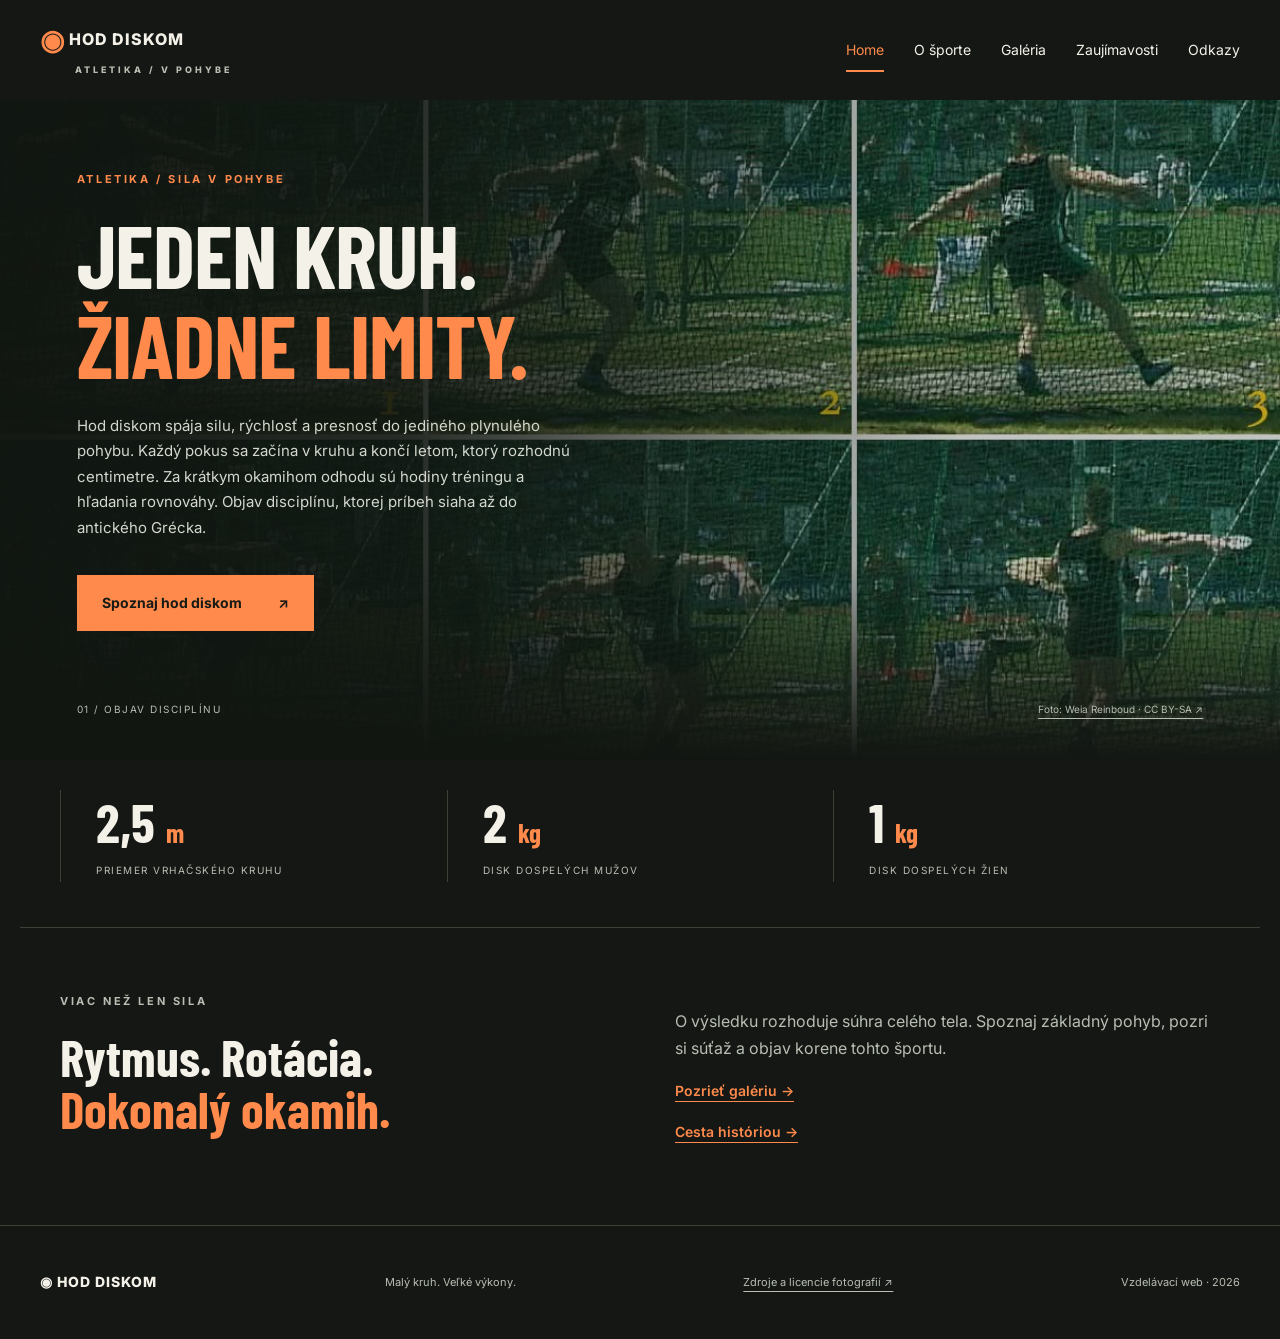
==== index.html @ 8a0f8619 "Add files via upload" ====
<!doctype html><html lang="sk"><head><meta charset="utf-8"><meta name="viewport" content="width=device-width,initial-scale=1"><meta name="description" content="Hod diskom: technika, história a fotografia jednej z najstarších atletických disciplín."><meta name="theme-color" content="#141714"><title>Home | HOD DISKOM</title><link rel="icon" href="assets/icon.svg" type="image/svg+xml"><link rel="stylesheet" href="styles.css"><script src="app.js" defer></script></head><body><a class="skip" href="#obsah">Preskočiť na obsah</a><header><a class="brand" href="index.html"><span class="mark">◉</span> HOD DISKOM<span class="brand-small">ATLETIKA / V POHYBE</span></a><button class="menu-toggle" aria-controls="menu" aria-expanded="false">Menu ☰</button><nav id="menu" aria-label="Hlavná navigácia"><a href="index.html" aria-current="page">Home</a><a href="o-sporte.html" >O športe</a><a href="galeria.html" >Galéria</a><a href="historia.html" >Zaujímavosti</a><a href="odkazy.html" >Odkazy</a></nav></header><main id="obsah"><section class="hero"><div class="hero-image"><img class="" src="assets/foto-1.jpg" alt="Rutger Smith počas hodu diskom" loading="lazy" width="1210" height="755"></div><div class="hero-copy"><p class="eyebrow">ATLETIKA / SILA V POHYBE</p><h1>JEDEN KRUH.<br><em>ŽIADNE LIMITY.</em></h1><p>Hod diskom spája silu, rýchlosť a presnosť do jediného plynulého pohybu. Každý pokus sa začína v kruhu a končí letom, ktorý rozhodnú centimetre. Za krátkym okamihom odhodu sú hodiny tréningu a hľadania rovnováhy. Objav disciplínu, ktorej príbeh siaha až do antického Grécka.</p><a class="button" href="o-sporte.html">Spoznaj hod diskom <span>↗</span></a></div><div class="hero-bottom"><span>01 / OBJAV DISCIPLÍNU</span><a href="odkazy.html#zdroje">Foto: Weia Reinboud · CC BY-SA ↗</a></div></section><section class="stats wrap" aria-label="Disciplína v číslach"><div><strong>2,5 <small>m</small></strong><span>PRIEMER VRHAČSKÉHO KRUHU</span></div><div><strong>2 <small>kg</small></strong><span>DISK DOSPELÝCH MUŽOV</span></div><div><strong>1 <small>kg</small></strong><span>DISK DOSPELÝCH ŽIEN</span></div></section><section class="wrap explore"><div><p class="eyebrow">VIAC NEŽ LEN SILA</p><h2>Rytmus. Rotácia.<br><em>Dokonalý okamih.</em></h2></div><div><p>O výsledku rozhoduje súhra celého tela. Spoznaj základný pohyb, pozri si súťaž a objav korene tohto športu.</p><a class="text-link" href="galeria.html">Pozrieť galériu →</a><a class="text-link" href="historia.html">Cesta históriou →</a></div></section></main><footer><a class="brand" href="index.html">◉ HOD DISKOM</a><p>Malý kruh. Veľké výkony.</p><a href="odkazy.html#zdroje">Zdroje a licencie fotografií ↗</a><span>Vzdelávací web · 2026</span></footer><dialog id="lightbox"><button class="close" aria-label="Zavrieť fotografiu">×</button><img alt=""><p></p></dialog></body></html>
---- styles.css ----
@import url('https://fonts.googleapis.com/css2?family=Barlow+Condensed:wght@600;700;800&family=Inter:wght@400;500;600;700&display=swap');
:root{--bg:#141714;--panel:#20251f;--ink:#f4f1e8;--muted:#b8beb2;--orange:#ff8a4c;--line:#394034}*{box-sizing:border-box}body{margin:0;background:var(--bg);color:var(--ink);font-family:Inter,'Segoe UI',sans-serif;line-height:1.7}a{color:inherit;text-underline-offset:5px}button{font:inherit;cursor:pointer}a,button{-webkit-tap-highlight-color:transparent}a:focus-visible,button:focus-visible{outline:3px solid var(--orange);outline-offset:5px}.wrap{max-width:1240px;margin:auto;padding:64px 40px}header{max-width:1440px;margin:auto;min-height:100px;display:flex;align-items:center;justify-content:space-between;padding:20px 40px;gap:24px}.brand{text-decoration:none;font-weight:800;letter-spacing:1px;line-height:1.2}.mark{color:var(--orange);font-size:28px;vertical-align:middle}.brand-small{display:block;font-size:9px;letter-spacing:3px;margin:7px 0 0 35px;color:var(--muted)}nav{display:flex;gap:30px}nav a{text-decoration:none;font-size:14px;position:relative;padding:10px 0}nav a[aria-current]{color:var(--orange)}nav a[aria-current]:after{content:'';height:2px;background:var(--orange);position:absolute;bottom:0;left:0;right:0}.menu-toggle{display:none}.hero{position:relative;min-height:660px;max-width:1440px;margin:auto;isolation:isolate;overflow:hidden}.hero-image{position:absolute;inset:0;z-index:-2}.hero-image img{width:100%;height:100%;object-fit:cover;object-position:75% 45%}.hero:before{content:'';position:absolute;inset:0;background:linear-gradient(90deg,rgba(16,21,16,.98) 2%,rgba(16,21,16,.9) 32%,rgba(16,21,16,.25) 75%),linear-gradient(0deg,#141714,transparent 30%);z-index:-1}.hero-copy{padding:70px 6%;max-width:800px}.eyebrow{color:var(--orange);font-size:11px;font-weight:700;letter-spacing:2.6px;margin:0 0 20px}h1,h2,h3{font-family:'Barlow Condensed','Arial Narrow',Impact,sans-serif;line-height:1.02;margin:0 0 24px;font-weight:700}h1{font-size:clamp(56px,6.9vw,100px);letter-spacing:-1px}em{font-style:normal;color:var(--orange)}h2{font-size:clamp(34px,4vw,52px)}h3{font-size:30px}.hero-copy>p:not(.eyebrow){max-width:505px;color:#d3d7cd;font-size:15px}.button{display:inline-flex;gap:36px;justify-content:space-between;align-items:center;text-decoration:none;background:var(--orange);color:#171a14;padding:15px 24px;font-size:14px;font-weight:700;margin-top:20px;border:1px solid var(--orange)}.button:hover{background:#ffab7d}.hero-bottom{padding:0 6% 26px;display:flex;justify-content:space-between;gap:20px;font-size:10px;letter-spacing:1.5px;color:var(--muted)}.hero-bottom a{letter-spacing:0}.stats{display:grid;grid-template-columns:repeat(3,1fr);padding-top:30px;padding-bottom:45px;border-bottom:1px solid var(--line)}.stats div{padding-left:35px;border-left:1px solid var(--line)}.stats strong{display:block;font-family:'Barlow Condensed',Impact,sans-serif;font-size:54px;line-height:1.2}.stats small{font-size:27px;color:var(--orange)}.stats span{font-size:10px;letter-spacing:1.5px;color:var(--muted)}.explore,.split{display:grid;grid-template-columns:1fr 1fr;gap:70px}.explore p,.split p,.lead{color:var(--muted)}.text-link{display:block;width:fit-content;margin:17px 0;color:var(--orange);font-weight:600;font-size:14px}.page-head{padding-top:60px;padding-bottom:45px;border-bottom:1px solid var(--line)}.page-head h1{font-size:clamp(56px,6vw,84px)}.lead{max-width:650px;font-size:18px}figure{margin:0}img{max-width:100%;height:auto;display:block}.split img{width:100%;height:370px;object-fit:cover}figcaption{font-size:12px;color:var(--muted);padding:12px 0;line-height:1.5}strong{color:var(--ink)}.steps{display:grid;grid-template-columns:repeat(3,1fr);border-top:1px solid var(--line)}.steps article{padding:30px 35px 20px 0}.steps article>span{color:var(--orange);font-size:12px}.steps h3{margin:20px 0 12px}.steps p{font-size:14px;color:var(--muted)}.section-title{display:flex;justify-content:space-between;gap:20px;align-items:center;margin-bottom:28px}.section-title h2{margin-bottom:12px}.section-title p{color:var(--muted);margin:0}.section-title>span{font-size:10px;letter-spacing:1px;color:var(--orange)}.video{aspect-ratio:16/9;background:linear-gradient(120deg,#2b3526,#10150f);display:grid;place-items:center;border:1px solid var(--line)}.video-load{border:0;background:none;color:var(--ink);display:grid;gap:18px;justify-items:center;padding:20px}.play{width:70px;height:70px;border-radius:50%;display:grid;place-items:center;background:var(--orange);color:var(--bg);font-size:23px}.video-load small{color:var(--muted)}iframe{width:100%;height:100%;border:0}.muted{color:var(--muted);font-size:12px}.gallery{display:grid;grid-template-columns:1fr 1fr;gap:30px}.gallery img{width:100%;height:320px;object-fit:cover}.zoom{width:100%;display:block;position:relative;padding:0;border:0;background:var(--panel);overflow:hidden}.zoom img{transition:transform .25s}.zoom:hover img{transform:scale(1.025)}.zoom>span{position:absolute;right:15px;bottom:15px;background:var(--orange);color:var(--bg);width:35px;height:35px;display:grid;place-items:center}.gallery figcaption{display:flex;gap:20px}.gallery figcaption>span{color:var(--orange)}.personal{background:var(--panel);margin-bottom:60px}.personal>p{max-width:760px}.personal img{height:auto}.history figure img{height:650px}.timeline article{border-bottom:1px solid var(--line);padding:0 0 25px;margin-bottom:30px}.timeline article>span{font-size:14px;color:var(--orange)}.timeline h2{font-size:34px;margin:12px 0}.source-note{padding-top:0;color:var(--muted);font-size:13px}.links-list article{padding:35px 0;border-bottom:1px solid var(--line)}.links-list article>span{color:var(--orange);font-size:11px;letter-spacing:2px}.links-list h2{margin:15px 0}.links-list p{color:var(--muted)}.credits{background:var(--panel);margin-bottom:70px;overflow-wrap:anywhere}.credits ol{padding-left:22px}.credits li{padding:15px 0;border-bottom:1px solid var(--line);font-size:14px}.credits li p{margin:7px 0}.credits>p{color:var(--muted);font-size:14px}.credits h3{margin-top:35px}footer{padding:36px 40px;border-top:1px solid var(--line);display:flex;gap:30px;align-items:center;justify-content:space-between;flex-wrap:wrap;font-size:11px;color:var(--muted)}footer .brand{color:var(--ink);font-size:14px}.skip{position:fixed;top:-100px;left:20px;background:var(--orange);color:var(--bg);padding:10px;z-index:10}.skip:focus{top:10px}dialog{border:1px solid var(--line);background:var(--bg);color:var(--ink);max-width:95vw;max-height:95vh;padding:40px 20px 10px}dialog::backdrop{background:#000d}dialog img{max-height:75vh;width:auto;object-fit:contain;margin:auto}dialog p{text-align:center}.close{position:absolute;right:8px;top:0;color:var(--ink);background:none;border:0;font-size:32px}
@media(max-width:760px){header{padding:18px 22px;flex-wrap:wrap;min-height:80px}.menu-toggle{display:block;background:none;border:1px solid var(--line);color:var(--ink);padding:7px 12px;font-size:13px}nav{width:100%;gap:18px;flex-wrap:wrap}html.js nav{display:none}html.js nav.open{display:flex}.hero{min-height:720px}.hero-copy{padding:65px 24px 40px}.hero-copy h1{font-size:65px}.hero:before{background:linear-gradient(90deg,#141714ed,#14171480),linear-gradient(0deg,#141714,transparent)}.hero-image img{object-position:63% center}.hero-bottom{padding:15px 24px;flex-direction:column}.wrap{padding:45px 24px}.stats{gap:15px;padding-top:25px;padding-bottom:30px}.stats div{padding-left:10px}.stats strong{font-size:39px}.stats span{font-size:8px;letter-spacing:.7px}.split,.explore{grid-template-columns:1fr;gap:30px}.steps{grid-template-columns:1fr}.steps article{border-bottom:1px solid var(--line);padding:25px 0}.gallery{grid-template-columns:1fr;gap:25px}.gallery img{height:auto;max-height:450px;object-fit:cover}.section-title{display:block}.section-title>span{display:block;margin-top:15px}.history figure img{height:400px}.page-head h1{font-size:58px}.credits{margin:0 12px 40px}.personal{margin:0 12px 40px}footer{padding:30px 24px;gap:15px}footer>*{width:100%;margin:0}.lead{font-size:16px}}
@media(prefers-reduced-motion:reduce){*{transition:none!important;scroll-behavior:auto!important}}
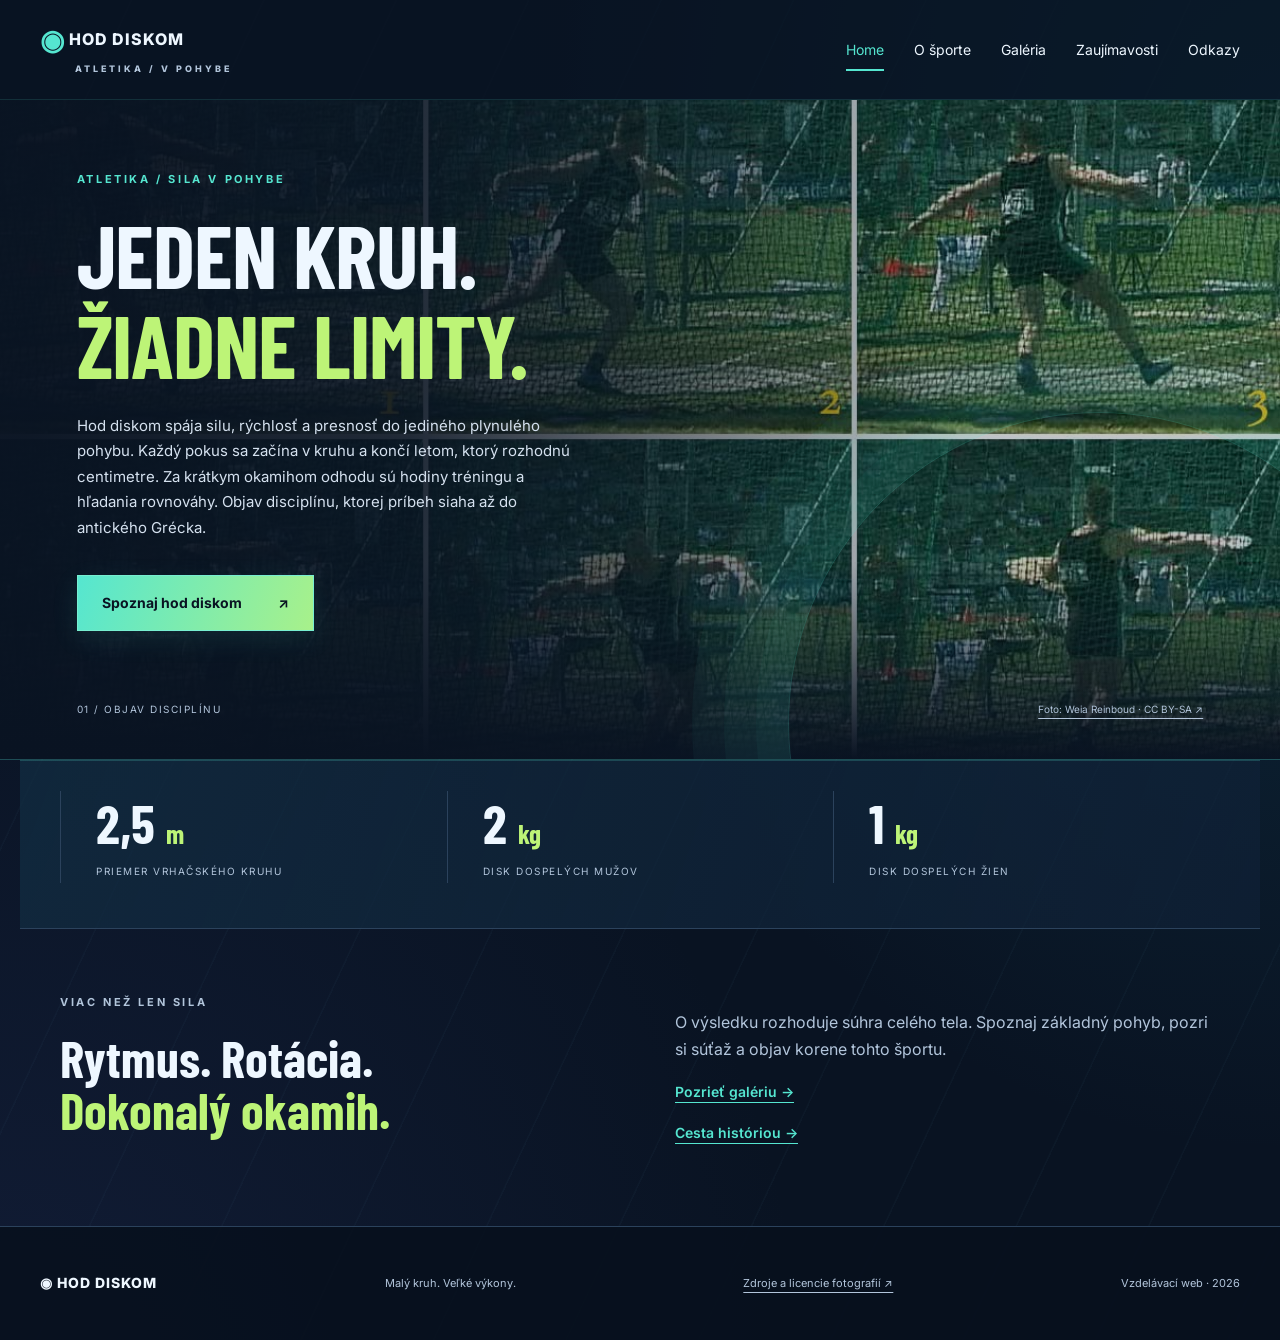
==== commit df77968e: "Add files via upload" ====
--- a/index.html
+++ b/index.html
@@ -1 +1 @@
-<!doctype html><html lang="sk"><head><meta charset="utf-8"><meta name="viewport" content="width=device-width,initial-scale=1"><meta name="description" content="Hod diskom: technika, história a fotografia jednej z najstarších atletických disciplín."><meta name="theme-color" content="#141714"><title>Home | HOD DISKOM</title><link rel="icon" href="assets/icon.svg" type="image/svg+xml"><link rel="stylesheet" href="styles.css"><script src="app.js" defer></script></head><body><a class="skip" href="#obsah">Preskočiť na obsah</a><header><a class="brand" href="index.html"><span class="mark">◉</span> HOD DISKOM<span class="brand-small">ATLETIKA / V POHYBE</span></a><button class="menu-toggle" aria-controls="menu" aria-expanded="false">Menu ☰</button><nav id="menu" aria-label="Hlavná navigácia"><a href="index.html" aria-current="page">Home</a><a href="o-sporte.html" >O športe</a><a href="galeria.html" >Galéria</a><a href="historia.html" >Zaujímavosti</a><a href="odkazy.html" >Odkazy</a></nav></header><main id="obsah"><section class="hero"><div class="hero-image"><img class="" src="assets/foto-1.jpg" alt="Rutger Smith počas hodu diskom" loading="lazy" width="1210" height="755"></div><div class="hero-copy"><p class="eyebrow">ATLETIKA / SILA V POHYBE</p><h1>JEDEN KRUH.<br><em>ŽIADNE LIMITY.</em></h1><p>Hod diskom spája silu, rýchlosť a presnosť do jediného plynulého pohybu. Každý pokus sa začína v kruhu a končí letom, ktorý rozhodnú centimetre. Za krátkym okamihom odhodu sú hodiny tréningu a hľadania rovnováhy. Objav disciplínu, ktorej príbeh siaha až do antického Grécka.</p><a class="button" href="o-sporte.html">Spoznaj hod diskom <span>↗</span></a></div><div class="hero-bottom"><span>01 / OBJAV DISCIPLÍNU</span><a href="odkazy.html#zdroje">Foto: Weia Reinboud · CC BY-SA ↗</a></div></section><section class="stats wrap" aria-label="Disciplína v číslach"><div><strong>2,5 <small>m</small></strong><span>PRIEMER VRHAČSKÉHO KRUHU</span></div><div><strong>2 <small>kg</small></strong><span>DISK DOSPELÝCH MUŽOV</span></div><div><strong>1 <small>kg</small></strong><span>DISK DOSPELÝCH ŽIEN</span></div></section><section class="wrap explore"><div><p class="eyebrow">VIAC NEŽ LEN SILA</p><h2>Rytmus. Rotácia.<br><em>Dokonalý okamih.</em></h2></div><div><p>O výsledku rozhoduje súhra celého tela. Spoznaj základný pohyb, pozri si súťaž a objav korene tohto športu.</p><a class="text-link" href="galeria.html">Pozrieť galériu →</a><a class="text-link" href="historia.html">Cesta históriou →</a></div></section></main><footer><a class="brand" href="index.html">◉ HOD DISKOM</a><p>Malý kruh. Veľké výkony.</p><a href="odkazy.html#zdroje">Zdroje a licencie fotografií ↗</a><span>Vzdelávací web · 2026</span></footer><dialog id="lightbox"><button class="close" aria-label="Zavrieť fotografiu">×</button><img alt=""><p></p></dialog></body></html>
+<!doctype html><html lang="sk"><head><meta charset="utf-8"><meta name="viewport" content="width=device-width,initial-scale=1"><meta name="description" content="Hod diskom: technika, história a fotografia jednej z najstarších atletických disciplín."><meta name="theme-color" content="#091322"><title>Home | HOD DISKOM</title><link rel="icon" href="assets/icon.svg" type="image/svg+xml"><link rel="stylesheet" href="styles.css"><script src="app.js" defer></script></head><body><a class="skip" href="#obsah">Preskočiť na obsah</a><header><a class="brand" href="index.html"><span class="mark">◉</span> HOD DISKOM<span class="brand-small">ATLETIKA / V POHYBE</span></a><button class="menu-toggle" aria-controls="menu" aria-expanded="false">Menu ☰</button><nav id="menu" aria-label="Hlavná navigácia"><a href="index.html" aria-current="page">Home</a><a href="o-sporte.html" >O športe</a><a href="galeria.html" >Galéria</a><a href="historia.html" >Zaujímavosti</a><a href="odkazy.html" >Odkazy</a></nav></header><main id="obsah"><section class="hero"><div class="hero-image"><img class="" src="assets/foto-1.jpg" alt="Rutger Smith počas hodu diskom" loading="lazy" width="1210" height="755"></div><div class="hero-copy"><p class="eyebrow">ATLETIKA / SILA V POHYBE</p><h1>JEDEN KRUH.<br><em>ŽIADNE LIMITY.</em></h1><p>Hod diskom spája silu, rýchlosť a presnosť do jediného plynulého pohybu. Každý pokus sa začína v kruhu a končí letom, ktorý rozhodnú centimetre. Za krátkym okamihom odhodu sú hodiny tréningu a hľadania rovnováhy. Objav disciplínu, ktorej príbeh siaha až do antického Grécka.</p><a class="button" href="o-sporte.html">Spoznaj hod diskom <span>↗</span></a></div><div class="hero-bottom"><span>01 / OBJAV DISCIPLÍNU</span><a href="odkazy.html#zdroje">Foto: Weia Reinboud · CC BY-SA ↗</a></div></section><section class="stats wrap" aria-label="Disciplína v číslach"><div><strong>2,5 <small>m</small></strong><span>PRIEMER VRHAČSKÉHO KRUHU</span></div><div><strong>2 <small>kg</small></strong><span>DISK DOSPELÝCH MUŽOV</span></div><div><strong>1 <small>kg</small></strong><span>DISK DOSPELÝCH ŽIEN</span></div></section><section class="wrap explore"><div><p class="eyebrow">VIAC NEŽ LEN SILA</p><h2>Rytmus. Rotácia.<br><em>Dokonalý okamih.</em></h2></div><div><p>O výsledku rozhoduje súhra celého tela. Spoznaj základný pohyb, pozri si súťaž a objav korene tohto športu.</p><a class="text-link" href="galeria.html">Pozrieť galériu →</a><a class="text-link" href="historia.html">Cesta históriou →</a></div></section></main><footer><a class="brand" href="index.html">◉ HOD DISKOM</a><p>Malý kruh. Veľké výkony.</p><a href="odkazy.html#zdroje">Zdroje a licencie fotografií ↗</a><span>Vzdelávací web · 2026</span></footer><dialog id="lightbox"><button class="close" aria-label="Zavrieť fotografiu">×</button><img alt=""><p></p></dialog></body></html>
--- a/styles.css
+++ b/styles.css
@@ -1,4 +1,18 @@
-@import url('https://fonts.googleapis.com/css2?family=Barlow+Condensed:wght@600;700;800&family=Inter:wght@400;500;600;700&display=swap');
-:root{--bg:#141714;--panel:#20251f;--ink:#f4f1e8;--muted:#b8beb2;--orange:#ff8a4c;--line:#394034}*{box-sizing:border-box}body{margin:0;background:var(--bg);color:var(--ink);font-family:Inter,'Segoe UI',sans-serif;line-height:1.7}a{color:inherit;text-underline-offset:5px}button{font:inherit;cursor:pointer}a,button{-webkit-tap-highlight-color:transparent}a:focus-visible,button:focus-visible{outline:3px solid var(--orange);outline-offset:5px}.wrap{max-width:1240px;margin:auto;padding:64px 40px}header{max-width:1440px;margin:auto;min-height:100px;display:flex;align-items:center;justify-content:space-between;padding:20px 40px;gap:24px}.brand{text-decoration:none;font-weight:800;letter-spacing:1px;line-height:1.2}.mark{color:var(--orange);font-size:28px;vertical-align:middle}.brand-small{display:block;font-size:9px;letter-spacing:3px;margin:7px 0 0 35px;color:var(--muted)}nav{display:flex;gap:30px}nav a{text-decoration:none;font-size:14px;position:relative;padding:10px 0}nav a[aria-current]{color:var(--orange)}nav a[aria-current]:after{content:'';height:2px;background:var(--orange);position:absolute;bottom:0;left:0;right:0}.menu-toggle{display:none}.hero{position:relative;min-height:660px;max-width:1440px;margin:auto;isolation:isolate;overflow:hidden}.hero-image{position:absolute;inset:0;z-index:-2}.hero-image img{width:100%;height:100%;object-fit:cover;object-position:75% 45%}.hero:before{content:'';position:absolute;inset:0;background:linear-gradient(90deg,rgba(16,21,16,.98) 2%,rgba(16,21,16,.9) 32%,rgba(16,21,16,.25) 75%),linear-gradient(0deg,#141714,transparent 30%);z-index:-1}.hero-copy{padding:70px 6%;max-width:800px}.eyebrow{color:var(--orange);font-size:11px;font-weight:700;letter-spacing:2.6px;margin:0 0 20px}h1,h2,h3{font-family:'Barlow Condensed','Arial Narrow',Impact,sans-serif;line-height:1.02;margin:0 0 24px;font-weight:700}h1{font-size:clamp(56px,6.9vw,100px);letter-spacing:-1px}em{font-style:normal;color:var(--orange)}h2{font-size:clamp(34px,4vw,52px)}h3{font-size:30px}.hero-copy>p:not(.eyebrow){max-width:505px;color:#d3d7cd;font-size:15px}.button{display:inline-flex;gap:36px;justify-content:space-between;align-items:center;text-decoration:none;background:var(--orange);color:#171a14;padding:15px 24px;font-size:14px;font-weight:700;margin-top:20px;border:1px solid var(--orange)}.button:hover{background:#ffab7d}.hero-bottom{padding:0 6% 26px;display:flex;justify-content:space-between;gap:20px;font-size:10px;letter-spacing:1.5px;color:var(--muted)}.hero-bottom a{letter-spacing:0}.stats{display:grid;grid-template-columns:repeat(3,1fr);padding-top:30px;padding-bottom:45px;border-bottom:1px solid var(--line)}.stats div{padding-left:35px;border-left:1px solid var(--line)}.stats strong{display:block;font-family:'Barlow Condensed',Impact,sans-serif;font-size:54px;line-height:1.2}.stats small{font-size:27px;color:var(--orange)}.stats span{font-size:10px;letter-spacing:1.5px;color:var(--muted)}.explore,.split{display:grid;grid-template-columns:1fr 1fr;gap:70px}.explore p,.split p,.lead{color:var(--muted)}.text-link{display:block;width:fit-content;margin:17px 0;color:var(--orange);font-weight:600;font-size:14px}.page-head{padding-top:60px;padding-bottom:45px;border-bottom:1px solid var(--line)}.page-head h1{font-size:clamp(56px,6vw,84px)}.lead{max-width:650px;font-size:18px}figure{margin:0}img{max-width:100%;height:auto;display:block}.split img{width:100%;height:370px;object-fit:cover}figcaption{font-size:12px;color:var(--muted);padding:12px 0;line-height:1.5}strong{color:var(--ink)}.steps{display:grid;grid-template-columns:repeat(3,1fr);border-top:1px solid var(--line)}.steps article{padding:30px 35px 20px 0}.steps article>span{color:var(--orange);font-size:12px}.steps h3{margin:20px 0 12px}.steps p{font-size:14px;color:var(--muted)}.section-title{display:flex;justify-content:space-between;gap:20px;align-items:center;margin-bottom:28px}.section-title h2{margin-bottom:12px}.section-title p{color:var(--muted);margin:0}.section-title>span{font-size:10px;letter-spacing:1px;color:var(--orange)}.video{aspect-ratio:16/9;background:linear-gradient(120deg,#2b3526,#10150f);display:grid;place-items:center;border:1px solid var(--line)}.video-load{border:0;background:none;color:var(--ink);display:grid;gap:18px;justify-items:center;padding:20px}.play{width:70px;height:70px;border-radius:50%;display:grid;place-items:center;background:var(--orange);color:var(--bg);font-size:23px}.video-load small{color:var(--muted)}iframe{width:100%;height:100%;border:0}.muted{color:var(--muted);font-size:12px}.gallery{display:grid;grid-template-columns:1fr 1fr;gap:30px}.gallery img{width:100%;height:320px;object-fit:cover}.zoom{width:100%;display:block;position:relative;padding:0;border:0;background:var(--panel);overflow:hidden}.zoom img{transition:transform .25s}.zoom:hover img{transform:scale(1.025)}.zoom>span{position:absolute;right:15px;bottom:15px;background:var(--orange);color:var(--bg);width:35px;height:35px;display:grid;place-items:center}.gallery figcaption{display:flex;gap:20px}.gallery figcaption>span{color:var(--orange)}.personal{background:var(--panel);margin-bottom:60px}.personal>p{max-width:760px}.personal img{height:auto}.history figure img{height:650px}.timeline article{border-bottom:1px solid var(--line);padding:0 0 25px;margin-bottom:30px}.timeline article>span{font-size:14px;color:var(--orange)}.timeline h2{font-size:34px;margin:12px 0}.source-note{padding-top:0;color:var(--muted);font-size:13px}.links-list article{padding:35px 0;border-bottom:1px solid var(--line)}.links-list article>span{color:var(--orange);font-size:11px;letter-spacing:2px}.links-list h2{margin:15px 0}.links-list p{color:var(--muted)}.credits{background:var(--panel);margin-bottom:70px;overflow-wrap:anywhere}.credits ol{padding-left:22px}.credits li{padding:15px 0;border-bottom:1px solid var(--line);font-size:14px}.credits li p{margin:7px 0}.credits>p{color:var(--muted);font-size:14px}.credits h3{margin-top:35px}footer{padding:36px 40px;border-top:1px solid var(--line);display:flex;gap:30px;align-items:center;justify-content:space-between;flex-wrap:wrap;font-size:11px;color:var(--muted)}footer .brand{color:var(--ink);font-size:14px}.skip{position:fixed;top:-100px;left:20px;background:var(--orange);color:var(--bg);padding:10px;z-index:10}.skip:focus{top:10px}dialog{border:1px solid var(--line);background:var(--bg);color:var(--ink);max-width:95vw;max-height:95vh;padding:40px 20px 10px}dialog::backdrop{background:#000d}dialog img{max-height:75vh;width:auto;object-fit:contain;margin:auto}dialog p{text-align:center}.close{position:absolute;right:8px;top:0;color:var(--ink);background:none;border:0;font-size:32px}
-@media(max-width:760px){header{padding:18px 22px;flex-wrap:wrap;min-height:80px}.menu-toggle{display:block;background:none;border:1px solid var(--line);color:var(--ink);padding:7px 12px;font-size:13px}nav{width:100%;gap:18px;flex-wrap:wrap}html.js nav{display:none}html.js nav.open{display:flex}.hero{min-height:720px}.hero-copy{padding:65px 24px 40px}.hero-copy h1{font-size:65px}.hero:before{background:linear-gradient(90deg,#141714ed,#14171480),linear-gradient(0deg,#141714,transparent)}.hero-image img{object-position:63% center}.hero-bottom{padding:15px 24px;flex-direction:column}.wrap{padding:45px 24px}.stats{gap:15px;padding-top:25px;padding-bottom:30px}.stats div{padding-left:10px}.stats strong{font-size:39px}.stats span{font-size:8px;letter-spacing:.7px}.split,.explore{grid-template-columns:1fr;gap:30px}.steps{grid-template-columns:1fr}.steps article{border-bottom:1px solid var(--line);padding:25px 0}.gallery{grid-template-columns:1fr;gap:25px}.gallery img{height:auto;max-height:450px;object-fit:cover}.section-title{display:block}.section-title>span{display:block;margin-top:15px}.history figure img{height:400px}.page-head h1{font-size:58px}.credits{margin:0 12px 40px}.personal{margin:0 12px 40px}footer{padding:30px 24px;gap:15px}footer>*{width:100%;margin:0}.lead{font-size:16px}}
-@media(prefers-reduced-motion:reduce){*{transition:none!important;scroll-behavior:auto!important}}
+@import url('https://fonts.googleapis.com/css2?family=Barlow+Condensed:wght@600;700;800&family=Inter:wght@400;500;600;700&display=swap');
+:root{--bg:#091322;--panel:#11243a;--ink:#eef7ff;--muted:#b2c5db;--accent:#55e6d0;--line:#2b425c}*{box-sizing:border-box}body{margin:0;background:var(--bg);color:var(--ink);font-family:Inter,'Segoe UI',sans-serif;line-height:1.7}a{color:inherit;text-underline-offset:5px}button{font:inherit;cursor:pointer}a,button{-webkit-tap-highlight-color:transparent}a:focus-visible,button:focus-visible{outline:3px solid var(--accent);outline-offset:5px}.wrap{max-width:1240px;margin:auto;padding:64px 40px}header{max-width:1440px;margin:auto;min-height:100px;display:flex;align-items:center;justify-content:space-between;padding:20px 40px;gap:24px}.brand{text-decoration:none;font-weight:800;letter-spacing:1px;line-height:1.2}.mark{color:var(--accent);font-size:28px;vertical-align:middle}.brand-small{display:block;font-size:9px;letter-spacing:3px;margin:7px 0 0 35px;color:var(--muted)}nav{display:flex;gap:30px}nav a{text-decoration:none;font-size:14px;position:relative;padding:10px 0}nav a[aria-current]{color:var(--accent)}nav a[aria-current]:after{content:'';height:2px;background:var(--accent);position:absolute;bottom:0;left:0;right:0}.menu-toggle{display:none}.hero{position:relative;min-height:660px;max-width:1440px;margin:auto;isolation:isolate;overflow:hidden}.hero-image{position:absolute;inset:0;z-index:-2}.hero-image img{width:100%;height:100%;object-fit:cover;object-position:75% 45%}.hero:before{content:'';position:absolute;inset:0;background:linear-gradient(90deg,rgba(9,19,34,.98) 2%,rgba(9,19,34,.9) 32%,rgba(9,19,34,.25) 75%),linear-gradient(0deg,#091322,transparent 30%);z-index:-1}.hero-copy{padding:70px 6%;max-width:800px}.eyebrow{color:var(--accent);font-size:11px;font-weight:700;letter-spacing:2.6px;margin:0 0 20px}h1,h2,h3{font-family:'Barlow Condensed','Arial Narrow',Impact,sans-serif;line-height:1.02;margin:0 0 24px;font-weight:700}h1{font-size:clamp(56px,6.9vw,100px);letter-spacing:-1px}em{font-style:normal;color:var(--accent)}h2{font-size:clamp(34px,4vw,52px)}h3{font-size:30px}.hero-copy>p:not(.eyebrow){max-width:505px;color:#d5e1ef;font-size:15px}.button{display:inline-flex;gap:36px;justify-content:space-between;align-items:center;text-decoration:none;background:var(--accent);color:#091322;padding:15px 24px;font-size:14px;font-weight:700;margin-top:20px;border:1px solid var(--accent)}.button:hover{background:#c4f56b}.hero-bottom{padding:0 6% 26px;display:flex;justify-content:space-between;gap:20px;font-size:10px;letter-spacing:1.5px;color:var(--muted)}.hero-bottom a{letter-spacing:0}.stats{display:grid;grid-template-columns:repeat(3,1fr);padding-top:30px;padding-bottom:45px;border-bottom:1px solid var(--line)}.stats div{padding-left:35px;border-left:1px solid var(--line)}.stats strong{display:block;font-family:'Barlow Condensed',Impact,sans-serif;font-size:54px;line-height:1.2}.stats small{font-size:27px;color:var(--accent)}.stats span{font-size:10px;letter-spacing:1.5px;color:var(--muted)}.explore,.split{display:grid;grid-template-columns:1fr 1fr;gap:70px}.explore p,.split p,.lead{color:var(--muted)}.text-link{display:block;width:fit-content;margin:17px 0;color:var(--accent);font-weight:600;font-size:14px}.page-head{padding-top:60px;padding-bottom:45px;border-bottom:1px solid var(--line)}.page-head h1{font-size:clamp(56px,6vw,84px)}.lead{max-width:650px;font-size:18px}figure{margin:0}img{max-width:100%;height:auto;display:block}.split img{width:100%;height:370px;object-fit:cover}figcaption{font-size:12px;color:var(--muted);padding:12px 0;line-height:1.5}strong{color:var(--ink)}.steps{display:grid;grid-template-columns:repeat(3,1fr);border-top:1px solid var(--line)}.steps article{padding:30px 35px 20px 0}.steps article>span{color:var(--accent);font-size:12px}.steps h3{margin:20px 0 12px}.steps p{font-size:14px;color:var(--muted)}.section-title{display:flex;justify-content:space-between;gap:20px;align-items:center;margin-bottom:28px}.section-title h2{margin-bottom:12px}.section-title p{color:var(--muted);margin:0}.section-title>span{font-size:10px;letter-spacing:1px;color:var(--accent)}.video{aspect-ratio:16/9;background:linear-gradient(120deg,#153a53,#091322);display:grid;place-items:center;border:1px solid var(--line)}.video-load{border:0;background:none;color:var(--ink);display:grid;gap:18px;justify-items:center;padding:20px}.play{width:70px;height:70px;border-radius:50%;display:grid;place-items:center;background:var(--accent);color:var(--bg);font-size:23px}.video-load small{color:var(--muted)}iframe{width:100%;height:100%;border:0}.muted{color:var(--muted);font-size:12px}.gallery{display:grid;grid-template-columns:1fr 1fr;gap:30px}.gallery img{width:100%;height:320px;object-fit:cover}.zoom{width:100%;display:block;position:relative;padding:0;border:0;background:var(--panel);overflow:hidden}.zoom img{transition:transform .25s}.zoom:hover img{transform:scale(1.025)}.zoom>span{position:absolute;right:15px;bottom:15px;background:var(--accent);color:var(--bg);width:35px;height:35px;display:grid;place-items:center}.gallery figcaption{display:flex;gap:20px}.gallery figcaption>span{color:var(--accent)}.personal{background:var(--panel);margin-bottom:60px}.personal>p{max-width:760px}.personal img{height:auto}.history figure img{height:650px}.timeline article{border-bottom:1px solid var(--line);padding:0 0 25px;margin-bottom:30px}.timeline article>span{font-size:14px;color:var(--accent)}.timeline h2{font-size:34px;margin:12px 0}.source-note{padding-top:0;color:var(--muted);font-size:13px}.links-list article{padding:35px 0;border-bottom:1px solid var(--line)}.links-list article>span{color:var(--accent);font-size:11px;letter-spacing:2px}.links-list h2{margin:15px 0}.links-list p{color:var(--muted)}.credits{background:var(--panel);margin-bottom:70px;overflow-wrap:anywhere}.credits ol{padding-left:22px}.credits li{padding:15px 0;border-bottom:1px solid var(--line);font-size:14px}.credits li p{margin:7px 0}.credits>p{color:var(--muted);font-size:14px}.credits h3{margin-top:35px}footer{padding:36px 40px;border-top:1px solid var(--line);display:flex;gap:30px;align-items:center;justify-content:space-between;flex-wrap:wrap;font-size:11px;color:var(--muted)}footer .brand{color:var(--ink);font-size:14px}.skip{position:fixed;top:-100px;left:20px;background:var(--accent);color:var(--bg);padding:10px;z-index:10}.skip:focus{top:10px}dialog{border:1px solid var(--line);background:var(--bg);color:var(--ink);max-width:95vw;max-height:95vh;padding:40px 20px 10px}dialog::backdrop{background:#000d}dialog img{max-height:75vh;width:auto;object-fit:contain;margin:auto}dialog p{text-align:center}.close{position:absolute;right:8px;top:0;color:var(--ink);background:none;border:0;font-size:32px}
+@media(max-width:760px){header{padding:18px 22px;flex-wrap:wrap;min-height:80px}.menu-toggle{display:block;background:none;border:1px solid var(--line);color:var(--ink);padding:7px 12px;font-size:13px}nav{width:100%;gap:18px;flex-wrap:wrap}html.js nav{display:none}html.js nav.open{display:flex}.hero{min-height:720px}.hero-copy{padding:65px 24px 40px}.hero-copy h1{font-size:65px}.hero:before{background:linear-gradient(90deg,#091322ed,#09132280),linear-gradient(0deg,#091322,transparent)}.hero-image img{object-position:63% center}.hero-bottom{padding:15px 24px;flex-direction:column}.wrap{padding:45px 24px}.stats{gap:15px;padding-top:25px;padding-bottom:30px}.stats div{padding-left:10px}.stats strong{font-size:39px}.stats span{font-size:8px;letter-spacing:.7px}.split,.explore{grid-template-columns:1fr;gap:30px}.steps{grid-template-columns:1fr}.steps article{border-bottom:1px solid var(--line);padding:25px 0}.gallery{grid-template-columns:1fr;gap:25px}.gallery img{height:auto;max-height:450px;object-fit:cover}.section-title{display:block}.section-title>span{display:block;margin-top:15px}.history figure img{height:400px}.page-head h1{font-size:58px}.credits{margin:0 12px 40px}.personal{margin:0 12px 40px}footer{padding:30px 24px;gap:15px}footer>*{width:100%;margin:0}.lead{font-size:16px}}
+@media(prefers-reduced-motion:reduce){*{transition:none!important;scroll-behavior:auto!important}}
+
+/* Atletická dráha: jemné línie a svetelné prechody. */
+body{background-color:var(--bg);background-image:radial-gradient(ellipse at 100% 8%,#17607955,transparent 43%),radial-gradient(ellipse at 0% 65%,#35448a33,transparent 45%),repeating-linear-gradient(115deg,transparent 0,transparent 118px,#76cbe908 119px,#76cbe908 120px);background-size:100% 1800px,100% 2200px,auto}
+header{background:#091322bd;border-bottom:1px solid #55e6d022}
+.hero{border-bottom:1px solid #55e6d044}
+.hero:after{content:'';position:absolute;right:-130px;bottom:-275px;width:620px;height:620px;border:1px solid #55e6d033;border-radius:50%;box-shadow:0 0 0 32px #55e6d00a,0 0 0 64px #55e6d00a,0 0 0 96px #55e6d00a;pointer-events:none;z-index:-1}
+em{color:#bdf477}.eyebrow,.text-link{color:var(--accent)}
+.button{background:linear-gradient(110deg,#55e6d0,#a8f18a);border-color:#77eed0;box-shadow:0 8px 28px #55e6d018}.button:hover{background:#c4f56b}
+.stats{background:linear-gradient(110deg,#112b40cc,#10213899);border-top:1px solid #55e6d033}.stats small{color:#bdf477}
+.page-head{position:relative;overflow:hidden;background:radial-gradient(ellipse at 100% 20%,#248c9b25,transparent 65%)}
+.page-head:after{content:'';position:absolute;width:390px;height:390px;right:-160px;top:-150px;border:1px solid #55e6d022;border-radius:50%;box-shadow:0 0 0 28px #55e6d008,0 0 0 56px #55e6d008,0 0 0 84px #55e6d008;pointer-events:none}.page-head>*{position:relative;z-index:1}
+.gallery-card{background:#10223866;border-bottom:1px solid #55e6d02b}.gallery-card figcaption{padding:16px}
+.credits{background:linear-gradient(135deg,#132a40,#101d32)}.video{background:radial-gradient(ellipse at 50% 50%,#20546a,#0d1a2c 75%)}footer{background:#07101de6}
+@media(max-width:760px){.hero:after{width:400px;height:400px;right:-210px;bottom:-160px}.page-head:after{opacity:.65}}
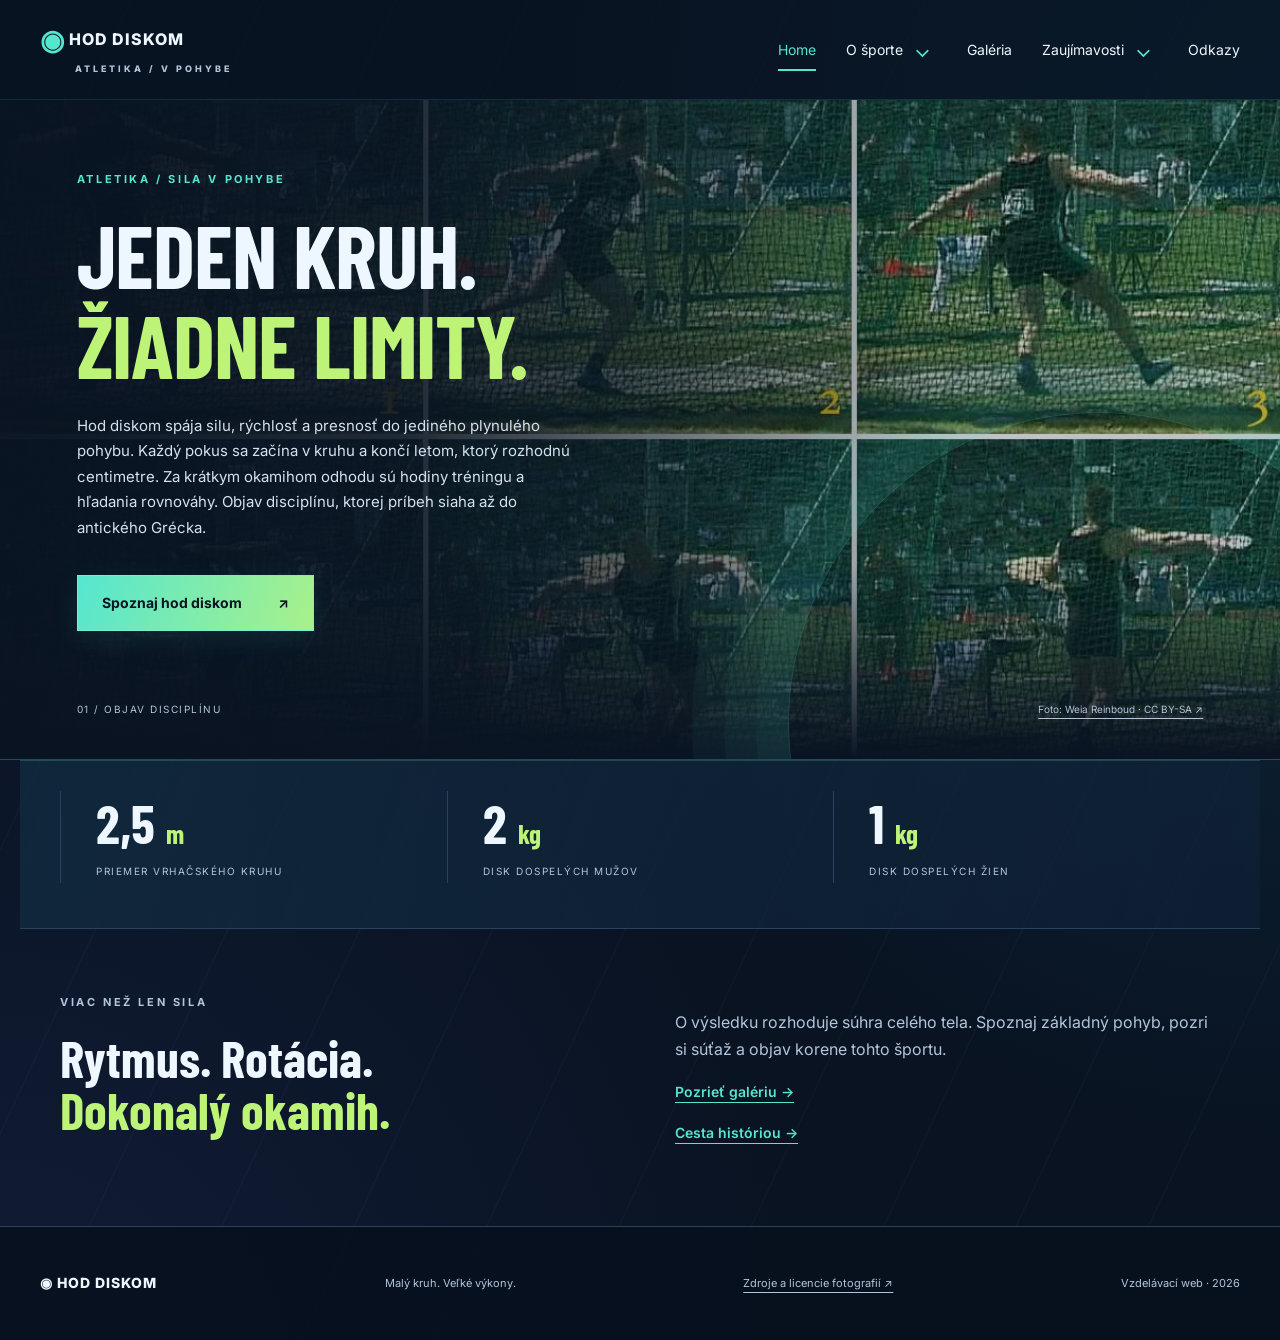
==== commit 344c0f8c: "Add files via upload" ====
--- a/index.html
+++ b/index.html
@@ -1 +1 @@
-<!doctype html><html lang="sk"><head><meta charset="utf-8"><meta name="viewport" content="width=device-width,initial-scale=1"><meta name="description" content="Hod diskom: technika, história a fotografia jednej z najstarších atletických disciplín."><meta name="theme-color" content="#091322"><title>Home | HOD DISKOM</title><link rel="icon" href="assets/icon.svg" type="image/svg+xml"><link rel="stylesheet" href="styles.css"><script src="app.js" defer></script></head><body><a class="skip" href="#obsah">Preskočiť na obsah</a><header><a class="brand" href="index.html"><span class="mark">◉</span> HOD DISKOM<span class="brand-small">ATLETIKA / V POHYBE</span></a><button class="menu-toggle" aria-controls="menu" aria-expanded="false">Menu ☰</button><nav id="menu" aria-label="Hlavná navigácia"><a href="index.html" aria-current="page">Home</a><a href="o-sporte.html" >O športe</a><a href="galeria.html" >Galéria</a><a href="historia.html" >Zaujímavosti</a><a href="odkazy.html" >Odkazy</a></nav></header><main id="obsah"><section class="hero"><div class="hero-image"><img class="" src="assets/foto-1.jpg" alt="Rutger Smith počas hodu diskom" loading="lazy" width="1210" height="755"></div><div class="hero-copy"><p class="eyebrow">ATLETIKA / SILA V POHYBE</p><h1>JEDEN KRUH.<br><em>ŽIADNE LIMITY.</em></h1><p>Hod diskom spája silu, rýchlosť a presnosť do jediného plynulého pohybu. Každý pokus sa začína v kruhu a končí letom, ktorý rozhodnú centimetre. Za krátkym okamihom odhodu sú hodiny tréningu a hľadania rovnováhy. Objav disciplínu, ktorej príbeh siaha až do antického Grécka.</p><a class="button" href="o-sporte.html">Spoznaj hod diskom <span>↗</span></a></div><div class="hero-bottom"><span>01 / OBJAV DISCIPLÍNU</span><a href="odkazy.html#zdroje">Foto: Weia Reinboud · CC BY-SA ↗</a></div></section><section class="stats wrap" aria-label="Disciplína v číslach"><div><strong>2,5 <small>m</small></strong><span>PRIEMER VRHAČSKÉHO KRUHU</span></div><div><strong>2 <small>kg</small></strong><span>DISK DOSPELÝCH MUŽOV</span></div><div><strong>1 <small>kg</small></strong><span>DISK DOSPELÝCH ŽIEN</span></div></section><section class="wrap explore"><div><p class="eyebrow">VIAC NEŽ LEN SILA</p><h2>Rytmus. Rotácia.<br><em>Dokonalý okamih.</em></h2></div><div><p>O výsledku rozhoduje súhra celého tela. Spoznaj základný pohyb, pozri si súťaž a objav korene tohto športu.</p><a class="text-link" href="galeria.html">Pozrieť galériu →</a><a class="text-link" href="historia.html">Cesta históriou →</a></div></section></main><footer><a class="brand" href="index.html">◉ HOD DISKOM</a><p>Malý kruh. Veľké výkony.</p><a href="odkazy.html#zdroje">Zdroje a licencie fotografií ↗</a><span>Vzdelávací web · 2026</span></footer><dialog id="lightbox"><button class="close" aria-label="Zavrieť fotografiu">×</button><img alt=""><p></p></dialog></body></html>
+<!doctype html><html lang="sk"><head><meta charset="utf-8"><meta name="viewport" content="width=device-width,initial-scale=1"><meta name="description" content="Hod diskom: technika, história a fotografia jednej z najstarších atletických disciplín."><meta name="theme-color" content="#091322"><title>Home | HOD DISKOM</title><link rel="icon" href="assets/icon.svg" type="image/svg+xml"><link rel="stylesheet" href="styles-v4.css"><script src="app-v4.js" defer></script></head><body><a class="skip" href="#obsah">Preskočiť na obsah</a><header><a class="brand" href="index.html"><span class="mark">◉</span> HOD DISKOM<span class="brand-small">ATLETIKA / V POHYBE</span></a><button type="button" class="menu-toggle" aria-controls="menu" aria-expanded="false">Menu ☰</button><nav id="menu" aria-label="Hlavná navigácia"><a href="index.html" aria-current="page">Home</a><div class="nav-group"><a href="o-sporte.html" >O športe</a><button type="button" class="submenu-toggle" aria-label="Podstránky: O športe" aria-expanded="false" aria-controls="sport-submenu"><span aria-hidden="true">⌄</span></button><div class="submenu" id="sport-submenu" hidden><a href="technika.html">Technika hodu</a><a href="nacinie.html">Náčinie a športovisko</a></div></div><a href="galeria.html" >Galéria</a><div class="nav-group"><a href="historia.html" >Zaujímavosti</a><button type="button" class="submenu-toggle" aria-label="Podstránky: Zaujímavosti" aria-expanded="false" aria-controls="history-submenu"><span aria-hidden="true">⌄</span></button><div class="submenu" id="history-submenu" hidden><a href="anticke-korene.html">Antické korene</a><a href="olympijsky-pribeh.html">Olympijský príbeh</a></div></div><a href="odkazy.html" >Odkazy</a></nav></header><main id="obsah"><section class="hero"><div class="hero-image"><img class="" src="assets/foto-1.jpg" alt="Rutger Smith počas hodu diskom" loading="lazy" width="1210" height="755"></div><div class="hero-copy"><p class="eyebrow">ATLETIKA / SILA V POHYBE</p><h1>JEDEN KRUH.<br><em>ŽIADNE LIMITY.</em></h1><p>Hod diskom spája silu, rýchlosť a presnosť do jediného plynulého pohybu. Každý pokus sa začína v kruhu a končí letom, ktorý rozhodnú centimetre. Za krátkym okamihom odhodu sú hodiny tréningu a hľadania rovnováhy. Objav disciplínu, ktorej príbeh siaha až do antického Grécka.</p><a class="button" href="o-sporte.html">Spoznaj hod diskom <span>↗</span></a></div><div class="hero-bottom"><span>01 / OBJAV DISCIPLÍNU</span><a href="odkazy.html#zdroje">Foto: Weia Reinboud · CC BY-SA ↗</a></div></section><section class="stats wrap" aria-label="Disciplína v číslach"><div><strong>2,5 <small>m</small></strong><span>PRIEMER VRHAČSKÉHO KRUHU</span></div><div><strong>2 <small>kg</small></strong><span>DISK DOSPELÝCH MUŽOV</span></div><div><strong>1 <small>kg</small></strong><span>DISK DOSPELÝCH ŽIEN</span></div></section><section class="wrap explore"><div><p class="eyebrow">VIAC NEŽ LEN SILA</p><h2>Rytmus. Rotácia.<br><em>Dokonalý okamih.</em></h2></div><div><p>O výsledku rozhoduje súhra celého tela. Spoznaj základný pohyb, pozri si súťaž a objav korene tohto športu.</p><a class="text-link" href="galeria.html">Pozrieť galériu →</a><a class="text-link" href="historia.html">Cesta históriou →</a></div></section></main><footer><a class="brand" href="index.html">◉ HOD DISKOM</a><p>Malý kruh. Veľké výkony.</p><a href="odkazy.html#zdroje">Zdroje a licencie fotografií ↗</a><span>Vzdelávací web · 2026</span></footer><dialog id="lightbox" aria-label="Prehliadač fotografií"><button type="button" class="close" aria-label="Zavrieť fotografiu">×</button><img alt=""><div class="lightbox-toolbar"><button type="button" class="photo-prev" aria-label="Predchádzajúca fotografia">←</button><p aria-live="polite"></p><button type="button" class="photo-next" aria-label="Nasledujúca fotografia">→</button></div></dialog></body></html>
--- a/styles-v4.css
+++ b/styles-v4.css
@@ -0,0 +1,29 @@
+@import url('https://fonts.googleapis.com/css2?family=Barlow+Condensed:wght@600;700;800&family=Inter:wght@400;500;600;700&display=swap');
+:root{--bg:#091322;--panel:#11243a;--ink:#eef7ff;--muted:#b2c5db;--accent:#55e6d0;--line:#2b425c}*{box-sizing:border-box}body{margin:0;background:var(--bg);color:var(--ink);font-family:Inter,'Segoe UI',sans-serif;line-height:1.7}a{color:inherit;text-underline-offset:5px}button{font:inherit;cursor:pointer}a,button{-webkit-tap-highlight-color:transparent}a:focus-visible,button:focus-visible{outline:3px solid var(--accent);outline-offset:5px}.wrap{max-width:1240px;margin:auto;padding:64px 40px}header{max-width:1440px;margin:auto;min-height:100px;display:flex;align-items:center;justify-content:space-between;padding:20px 40px;gap:24px}.brand{text-decoration:none;font-weight:800;letter-spacing:1px;line-height:1.2}.mark{color:var(--accent);font-size:28px;vertical-align:middle}.brand-small{display:block;font-size:9px;letter-spacing:3px;margin:7px 0 0 35px;color:var(--muted)}nav{display:flex;gap:30px}nav a{text-decoration:none;font-size:14px;position:relative;padding:10px 0}nav a[aria-current]{color:var(--accent)}nav a[aria-current]:after{content:'';height:2px;background:var(--accent);position:absolute;bottom:0;left:0;right:0}.menu-toggle{display:none}.hero{position:relative;min-height:660px;max-width:1440px;margin:auto;isolation:isolate;overflow:hidden}.hero-image{position:absolute;inset:0;z-index:-2}.hero-image img{width:100%;height:100%;object-fit:cover;object-position:75% 45%}.hero:before{content:'';position:absolute;inset:0;background:linear-gradient(90deg,rgba(9,19,34,.98) 2%,rgba(9,19,34,.9) 32%,rgba(9,19,34,.25) 75%),linear-gradient(0deg,#091322,transparent 30%);z-index:-1}.hero-copy{padding:70px 6%;max-width:800px}.eyebrow{color:var(--accent);font-size:11px;font-weight:700;letter-spacing:2.6px;margin:0 0 20px}h1,h2,h3{font-family:'Barlow Condensed','Arial Narrow',Impact,sans-serif;line-height:1.02;margin:0 0 24px;font-weight:700}h1{font-size:clamp(56px,6.9vw,100px);letter-spacing:-1px}em{font-style:normal;color:var(--accent)}h2{font-size:clamp(34px,4vw,52px)}h3{font-size:30px}.hero-copy>p:not(.eyebrow){max-width:505px;color:#d5e1ef;font-size:15px}.button{display:inline-flex;gap:36px;justify-content:space-between;align-items:center;text-decoration:none;background:var(--accent);color:#091322;padding:15px 24px;font-size:14px;font-weight:700;margin-top:20px;border:1px solid var(--accent)}.button:hover{background:#c4f56b}.hero-bottom{padding:0 6% 26px;display:flex;justify-content:space-between;gap:20px;font-size:10px;letter-spacing:1.5px;color:var(--muted)}.hero-bottom a{letter-spacing:0}.stats{display:grid;grid-template-columns:repeat(3,1fr);padding-top:30px;padding-bottom:45px;border-bottom:1px solid var(--line)}.stats div{padding-left:35px;border-left:1px solid var(--line)}.stats strong{display:block;font-family:'Barlow Condensed',Impact,sans-serif;font-size:54px;line-height:1.2}.stats small{font-size:27px;color:var(--accent)}.stats span{font-size:10px;letter-spacing:1.5px;color:var(--muted)}.explore,.split{display:grid;grid-template-columns:1fr 1fr;gap:70px}.explore p,.split p,.lead{color:var(--muted)}.text-link{display:block;width:fit-content;margin:17px 0;color:var(--accent);font-weight:600;font-size:14px}.page-head{padding-top:60px;padding-bottom:45px;border-bottom:1px solid var(--line)}.page-head h1{font-size:clamp(56px,6vw,84px)}.lead{max-width:650px;font-size:18px}figure{margin:0}img{max-width:100%;height:auto;display:block}.split img{width:100%;height:370px;object-fit:cover}figcaption{font-size:12px;color:var(--muted);padding:12px 0;line-height:1.5}strong{color:var(--ink)}.steps{display:grid;grid-template-columns:repeat(3,1fr);border-top:1px solid var(--line)}.steps article{padding:30px 35px 20px 0}.steps article>span{color:var(--accent);font-size:12px}.steps h3{margin:20px 0 12px}.steps p{font-size:14px;color:var(--muted)}.section-title{display:flex;justify-content:space-between;gap:20px;align-items:center;margin-bottom:28px}.section-title h2{margin-bottom:12px}.section-title p{color:var(--muted);margin:0}.section-title>span{font-size:10px;letter-spacing:1px;color:var(--accent)}.video{aspect-ratio:16/9;background:linear-gradient(120deg,#153a53,#091322);display:grid;place-items:center;border:1px solid var(--line)}.video-load{border:0;background:none;color:var(--ink);display:grid;gap:18px;justify-items:center;padding:20px}.play{width:70px;height:70px;border-radius:50%;display:grid;place-items:center;background:var(--accent);color:var(--bg);font-size:23px}.video-load small{color:var(--muted)}iframe{width:100%;height:100%;border:0}.muted{color:var(--muted);font-size:12px}.gallery{display:grid;grid-template-columns:1fr 1fr;gap:30px}.gallery img{width:100%;height:320px;object-fit:cover}.zoom{width:100%;display:block;position:relative;padding:0;border:0;background:var(--panel);overflow:hidden}.zoom img{transition:transform .25s}.zoom:hover img{transform:scale(1.025)}.zoom>span{position:absolute;right:15px;bottom:15px;background:var(--accent);color:var(--bg);width:35px;height:35px;display:grid;place-items:center}.gallery figcaption{display:flex;gap:20px}.gallery figcaption>span{color:var(--accent)}.personal{background:var(--panel);margin-bottom:60px}.personal>p{max-width:760px}.personal img{height:auto}.history figure img{height:650px}.timeline article{border-bottom:1px solid var(--line);padding:0 0 25px;margin-bottom:30px}.timeline article>span{font-size:14px;color:var(--accent)}.timeline h2{font-size:34px;margin:12px 0}.source-note{padding-top:0;color:var(--muted);font-size:13px}.links-list article{padding:35px 0;border-bottom:1px solid var(--line)}.links-list article>span{color:var(--accent);font-size:11px;letter-spacing:2px}.links-list h2{margin:15px 0}.links-list p{color:var(--muted)}.credits{background:var(--panel);margin-bottom:70px;overflow-wrap:anywhere}.credits ol{padding-left:22px}.credits li{padding:15px 0;border-bottom:1px solid var(--line);font-size:14px}.credits li p{margin:7px 0}.credits>p{color:var(--muted);font-size:14px}.credits h3{margin-top:35px}footer{padding:36px 40px;border-top:1px solid var(--line);display:flex;gap:30px;align-items:center;justify-content:space-between;flex-wrap:wrap;font-size:11px;color:var(--muted)}footer .brand{color:var(--ink);font-size:14px}.skip{position:fixed;top:-100px;left:20px;background:var(--accent);color:var(--bg);padding:10px;z-index:10}.skip:focus{top:10px}dialog{border:1px solid var(--line);background:var(--bg);color:var(--ink);max-width:95vw;max-height:95vh;padding:40px 20px 10px}dialog::backdrop{background:#000d}dialog img{max-height:75vh;width:auto;object-fit:contain;margin:auto}dialog p{text-align:center}.close{position:absolute;right:8px;top:0;color:var(--ink);background:none;border:0;font-size:32px}
+@media(max-width:760px){header{padding:18px 22px;flex-wrap:wrap;min-height:80px}.menu-toggle{display:block;background:none;border:1px solid var(--line);color:var(--ink);padding:7px 12px;font-size:13px}nav{width:100%;gap:18px;flex-wrap:wrap}html.js #menu{display:none}html.js #menu.open{display:flex}.hero{min-height:720px}.hero-copy{padding:65px 24px 40px}.hero-copy h1{font-size:65px}.hero:before{background:linear-gradient(90deg,#091322ed,#09132280),linear-gradient(0deg,#091322,transparent)}.hero-image img{object-position:63% center}.hero-bottom{padding:15px 24px;flex-direction:column}.wrap{padding:45px 24px}.stats{gap:15px;padding-top:25px;padding-bottom:30px}.stats div{padding-left:10px}.stats strong{font-size:39px}.stats span{font-size:8px;letter-spacing:.7px}.split,.explore{grid-template-columns:1fr;gap:30px}.steps{grid-template-columns:1fr}.steps article{border-bottom:1px solid var(--line);padding:25px 0}.gallery{grid-template-columns:1fr;gap:25px}.gallery img{height:auto;max-height:450px;object-fit:cover}.section-title{display:block}.section-title>span{display:block;margin-top:15px}.history figure img{height:400px}.page-head h1{font-size:58px}.credits{margin:0 12px 40px}.personal{margin:0 12px 40px}footer{padding:30px 24px;gap:15px}footer>*{width:100%;margin:0}.lead{font-size:16px}}
+@media(prefers-reduced-motion:reduce){*{transition:none!important;scroll-behavior:auto!important}}
+
+/* Atletická dráha: jemné línie a svetelné prechody. */
+body{background-color:var(--bg);background-image:radial-gradient(ellipse at 100% 8%,#17607955,transparent 43%),radial-gradient(ellipse at 0% 65%,#35448a33,transparent 45%),repeating-linear-gradient(115deg,transparent 0,transparent 118px,#76cbe908 119px,#76cbe908 120px);background-size:100% 1800px,100% 2200px,auto}
+header{background:#091322bd;border-bottom:1px solid #55e6d022}
+.hero{border-bottom:1px solid #55e6d044}
+.hero:after{content:'';position:absolute;right:-130px;bottom:-275px;width:620px;height:620px;border:1px solid #55e6d033;border-radius:50%;box-shadow:0 0 0 32px #55e6d00a,0 0 0 64px #55e6d00a,0 0 0 96px #55e6d00a;pointer-events:none;z-index:-1}
+em{color:#bdf477}.eyebrow,.text-link{color:var(--accent)}
+.button{background:linear-gradient(110deg,#55e6d0,#a8f18a);border-color:#77eed0;box-shadow:0 8px 28px #55e6d018}.button:hover{background:#c4f56b}
+.stats{background:linear-gradient(110deg,#112b40cc,#10213899);border-top:1px solid #55e6d033}.stats small{color:#bdf477}
+.page-head{position:relative;overflow:hidden;background:radial-gradient(ellipse at 100% 20%,#248c9b25,transparent 65%)}
+.page-head:after{content:'';position:absolute;width:390px;height:390px;right:-160px;top:-150px;border:1px solid #55e6d022;border-radius:50%;box-shadow:0 0 0 28px #55e6d008,0 0 0 56px #55e6d008,0 0 0 84px #55e6d008;pointer-events:none}.page-head>*{position:relative;z-index:1}
+.gallery-card{background:#10223866;border-bottom:1px solid #55e6d02b}.gallery-card figcaption{padding:16px}
+.credits{background:linear-gradient(135deg,#132a40,#101d32)}.video{background:radial-gradient(ellipse at 50% 50%,#20546a,#0d1a2c 75%)}footer{background:#07101de6}
+@media(max-width:760px){.hero:after{width:400px;height:400px;right:-210px;bottom:-160px}.page-head:after{opacity:.65}}
+
+/* Podstránky a navigácia v galérii. */
+.topic-grid{display:grid;grid-template-columns:1fr 1fr;gap:24px}.topic-card{position:relative;text-decoration:none;padding:30px;background:linear-gradient(135deg,#16334b,#101e32);border:1px solid var(--line)}.topic-card:hover{border-color:var(--accent)}.topic-card>span{color:var(--accent);font-size:12px}.topic-card h3{margin:18px 0 12px}.topic-card p{color:var(--muted);padding-right:25px}.topic-card b{position:absolute;right:25px;bottom:25px;font-size:26px;color:var(--accent)}
+.breadcrumbs{display:flex;flex-wrap:wrap;gap:10px;font-size:12px;color:var(--muted);margin-bottom:30px}.subnav{display:flex;flex-wrap:wrap;gap:20px;margin-top:30px}.subnav a{font-size:14px}.subnav a[aria-current],nav a.section-active{color:var(--accent)}.topic-text{margin-bottom:36px}.topic-text h2{font-size:34px}.lightbox-toolbar{display:flex;align-items:center;gap:14px;justify-content:space-between;margin-top:16px}.lightbox-toolbar p{margin:0;max-width:640px;font-size:14px}.photo-prev,.photo-next{flex:0 0 48px;width:48px;height:48px;background:var(--accent);color:var(--bg);border:0;border-radius:50%;font-size:25px}.photo-prev:hover,.photo-next:hover{background:#bdf477}dialog img{max-height:68vh}dialog{min-width:min(560px,94vw)}
+@media(max-width:760px){.topic-grid{grid-template-columns:1fr}.lightbox-toolbar{gap:10px}.lightbox-toolbar p{font-size:11px}.photo-prev,.photo-next{flex-basis:44px;width:44px;height:44px}.subnav{gap:15px}dialog{padding:40px 12px 16px}}
+
+.subnav{display:flex!important}.topic-card{position:relative;z-index:2;cursor:pointer}.lightbox-toolbar{position:sticky;bottom:0;background:var(--bg);padding:12px 0;z-index:3}.photo-prev,.photo-next,.close{touch-action:manipulation}dialog{overflow:auto;max-height:94dvh}dialog img{max-height:calc(94dvh - 155px)}
+
+/* Rozbaľovacie podstránky: kurzor, klávesnica aj dotyk. */
+header{position:relative;z-index:20}#menu{align-items:center}.nav-group{position:relative;display:flex;align-items:center;gap:4px}.submenu-toggle{display:grid;place-items:center;width:30px;height:38px;padding:0;border:0;background:transparent;color:var(--accent);border-radius:5px;font-size:22px}.submenu-toggle:hover,.submenu-toggle[aria-expanded="true"]{background:#55e6d019}.submenu-toggle span{transition:transform .18s}.submenu-toggle[aria-expanded="true"] span{transform:rotate(180deg)}.submenu{position:absolute;top:100%;left:-14px;min-width:235px;padding:10px;background:#102238;border:1px solid #3f657a;border-radius:10px;box-shadow:0 16px 36px #0008;display:grid;gap:3px;z-index:30}.submenu[hidden]{display:none}.submenu a{display:block;padding:11px 12px;border-radius:5px;font-size:13px;white-space:nowrap}.submenu a:hover,.submenu a:focus-visible{color:#bdf477;background:#55e6d012}.submenu a[aria-current]:after{display:none}
+@media(max-width:760px){#menu{align-items:stretch;gap:6px}#menu>a{width:100%;padding:10px}.nav-group{width:100%;display:grid;grid-template-columns:1fr 44px;gap:0}.nav-group>a{padding:10px}.submenu-toggle{width:44px;height:44px}.submenu{position:static;grid-column:1/-1;min-width:0;margin:4px 0 10px;box-shadow:none}.submenu a{white-space:normal}}
